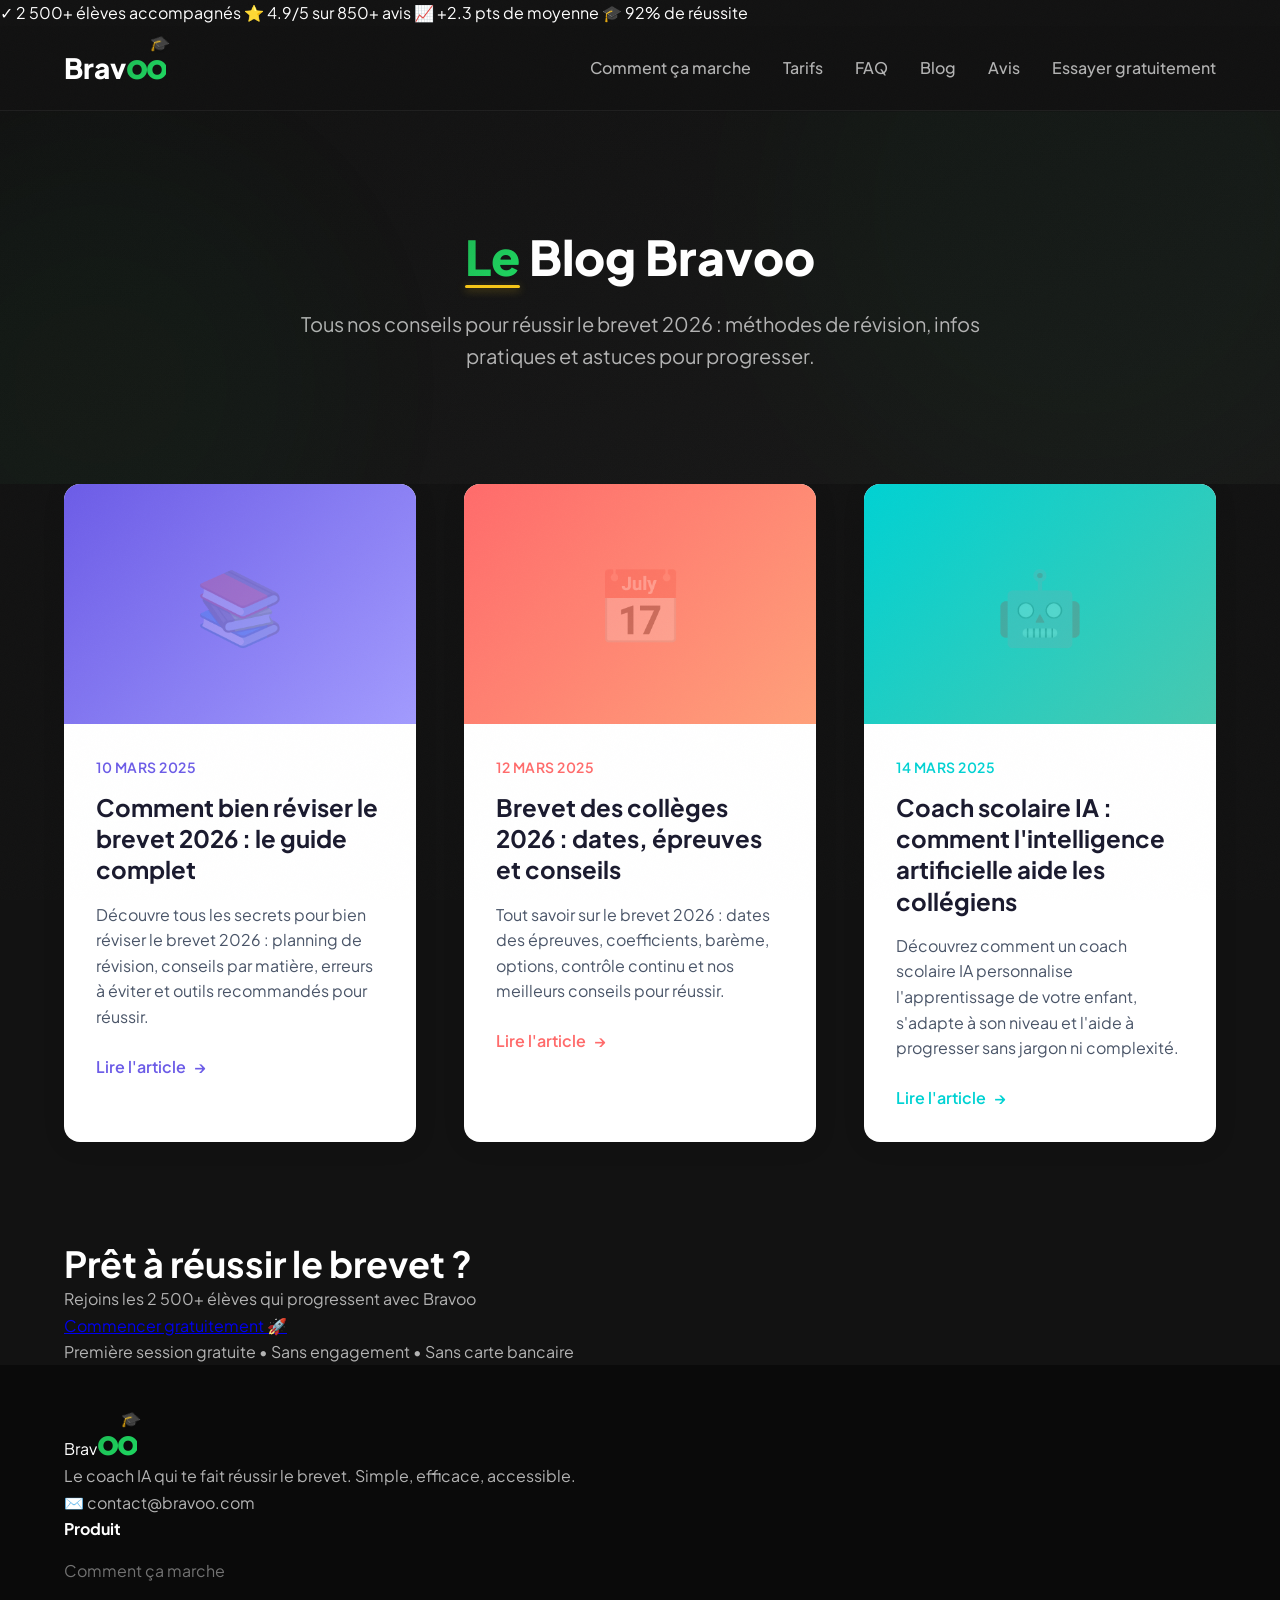
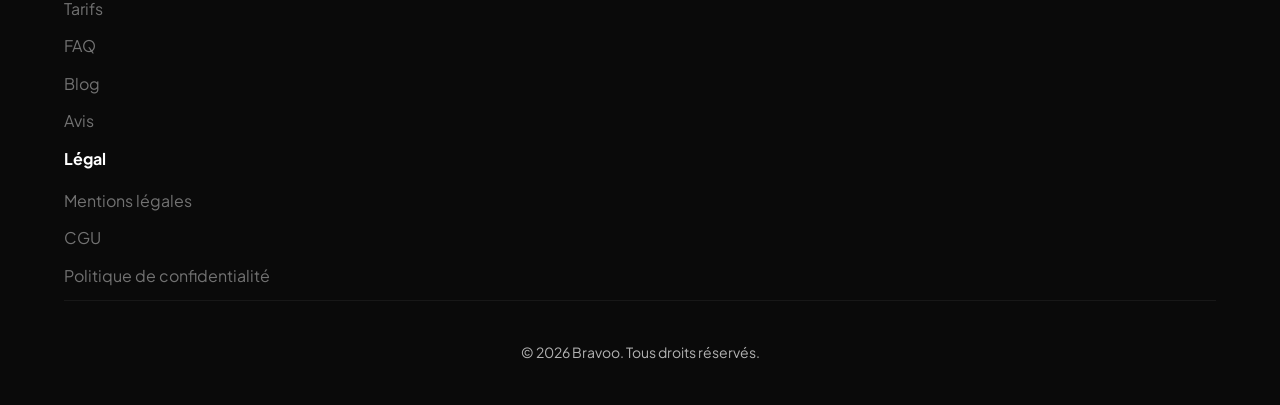
==== blog.html @ 1158c328 "Bravoo V4 — Dark mode Spotify, animations WOW, prototype app mockup" ====
<!DOCTYPE html>
<html lang="fr">
<head>
    <meta charset="UTF-8">
    <meta name="viewport" content="width=device-width, initial-scale=1.0">
    <title>Blog Bravoo - Conseils et astuces pour réussir le brevet 2026</title>
    <meta name="description" content="Tous nos articles pour réussir le brevet 2026 : conseils de révision, infos pratiques et guides complets pour les collégiens et leurs parents.">
    <link rel="preconnect" href="https://fonts.googleapis.com">
    <link rel="preconnect" href="https://fonts.gstatic.com" crossorigin>
    <link href="https://fonts.googleapis.com/css2?family=Plus+Jakarta+Sans:wght@400;500;600;700;800;900&display=swap" rel="stylesheet">
    <link rel="stylesheet" href="styles.css">
</head>
<body>
    <!-- Trust Bar Sticky -->
    <div class="trust-bar">
        <div class="trust-bar-content">
            <span class="trust-item">✓ 2 500+ élèves accompagnés</span>
            <span class="trust-item">⭐ 4.9/5 sur 850+ avis</span>
            <span class="trust-item">📈 +2.3 pts de moyenne</span>
            <span class="trust-item">🎓 92% de réussite</span>
        </div>
    </div>

    <!-- Navigation -->
    <nav class="nav">
        <div class="container">
            <div class="nav-content">
                <a href="index.html" class="logo">
                    <span class="logo-brav">Brav</span><span class="logo-oo">oo</span>
                </a>
                <div class="nav-links">
                    <a href="index.html#comment-ca-marche">Comment ça marche</a>
                    <a href="pricing.html">Tarifs</a>
                    <a href="faq.html">FAQ</a>
                    <a href="blog.html">Blog</a>
                    <a href="index.html#avis">Avis</a>
                    <a href="index.html#essai" class="btn-nav">Essayer gratuitement</a>
                </div>
            </div>
        </div>
    </nav>

    <!-- Hero Blog -->
    <section class="hero" style="padding: 120px 0 80px;">
        <div class="container">
            <div style="max-width: 720px; margin: 0 auto; text-align: center;">
                <h1 class="hero-title" style="margin-bottom: 24px;">Le Blog Bravoo</h1>
                <p class="hero-subtitle">Tous nos conseils pour réussir le brevet 2026 : méthodes de révision, infos pratiques et astuces pour progresser.</p>
            </div>
        </div>
    </section>

    <!-- Articles Grid -->
    <section style="padding: 0 0 100px;">
        <div class="container">
            <div style="display: grid; grid-template-columns: repeat(auto-fit, minmax(320px, 1fr)); gap: 48px; max-width: 1200px; margin: 0 auto;">
                
                <!-- Article 1 -->
                <article style="background: white; border-radius: 16px; overflow: hidden; box-shadow: 0 4px 24px rgba(0,0,0,0.08); transition: transform 0.3s ease, box-shadow 0.3s ease; cursor: pointer;" onmouseover="this.style.transform='translateY(-8px)'; this.style.boxShadow='0 12px 40px rgba(108,92,231,0.2)';" onmouseout="this.style.transform='translateY(0)'; this.style.boxShadow='0 4px 24px rgba(0,0,0,0.08)';" onclick="window.location.href='blog/reviser-brevet-2026.html'">
                    <div style="height: 240px; background: linear-gradient(135deg, #6C5CE7 0%, #A29BFE 100%); position: relative; overflow: hidden;">
                        <div style="position: absolute; top: 50%; left: 50%; transform: translate(-50%, -50%); font-size: 72px; opacity: 0.2;">📚</div>
                    </div>
                    <div style="padding: 32px;">
                        <p style="color: #6C5CE7; font-weight: 600; font-size: 14px; text-transform: uppercase; letter-spacing: 0.5px; margin-bottom: 12px;">10 mars 2025</p>
                        <h2 style="font-size: 24px; font-weight: 700; color: #1a1a2e; margin-bottom: 16px; line-height: 1.3;">Comment bien réviser le brevet 2026 : le guide complet</h2>
                        <p style="color: #4a5568; line-height: 1.6; margin-bottom: 24px;">Découvre tous les secrets pour bien réviser le brevet 2026 : planning de révision, conseils par matière, erreurs à éviter et outils recommandés pour réussir.</p>
                        <a href="blog/reviser-brevet-2026.html" style="color: #6C5CE7; font-weight: 600; text-decoration: none; display: inline-flex; align-items: center; transition: gap 0.3s ease;" onmouseover="this.style.gap='12px'" onmouseout="this.style.gap='8px'">
                            Lire l'article 
                            <span style="margin-left: 8px;">→</span>
                        </a>
                    </div>
                </article>

                <!-- Article 2 -->
                <article style="background: white; border-radius: 16px; overflow: hidden; box-shadow: 0 4px 24px rgba(0,0,0,0.08); transition: transform 0.3s ease, box-shadow 0.3s ease; cursor: pointer;" onmouseover="this.style.transform='translateY(-8px)'; this.style.boxShadow='0 12px 40px rgba(255,107,107,0.2)';" onmouseout="this.style.transform='translateY(0)'; this.style.boxShadow='0 4px 24px rgba(0,0,0,0.08)';" onclick="window.location.href='blog/brevet-2026-guide.html'">
                    <div style="height: 240px; background: linear-gradient(135deg, #FF6B6B 0%, #FFA07A 100%); position: relative; overflow: hidden;">
                        <div style="position: absolute; top: 50%; left: 50%; transform: translate(-50%, -50%); font-size: 72px; opacity: 0.2;">📅</div>
                    </div>
                    <div style="padding: 32px;">
                        <p style="color: #FF6B6B; font-weight: 600; font-size: 14px; text-transform: uppercase; letter-spacing: 0.5px; margin-bottom: 12px;">12 mars 2025</p>
                        <h2 style="font-size: 24px; font-weight: 700; color: #1a1a2e; margin-bottom: 16px; line-height: 1.3;">Brevet des collèges 2026 : dates, épreuves et conseils</h2>
                        <p style="color: #4a5568; line-height: 1.6; margin-bottom: 24px;">Tout savoir sur le brevet 2026 : dates des épreuves, coefficients, barème, options, contrôle continu et nos meilleurs conseils pour réussir.</p>
                        <a href="blog/brevet-2026-guide.html" style="color: #FF6B6B; font-weight: 600; text-decoration: none; display: inline-flex; align-items: center; transition: gap 0.3s ease;" onmouseover="this.style.gap='12px'" onmouseout="this.style.gap='8px'">
                            Lire l'article 
                            <span style="margin-left: 8px;">→</span>
                        </a>
                    </div>
                </article>

                <!-- Article 3 -->
                <article style="background: white; border-radius: 16px; overflow: hidden; box-shadow: 0 4px 24px rgba(0,0,0,0.08); transition: transform 0.3s ease, box-shadow 0.3s ease; cursor: pointer;" onmouseover="this.style.transform='translateY(-8px)'; this.style.boxShadow='0 12px 40px rgba(0,210,211,0.2)';" onmouseout="this.style.transform='translateY(0)'; this.style.boxShadow='0 4px 24px rgba(0,0,0,0.08)';" onclick="window.location.href='blog/coach-scolaire-ia.html'">
                    <div style="height: 240px; background: linear-gradient(135deg, #00D2D3 0%, #48C9B0 100%); position: relative; overflow: hidden;">
                        <div style="position: absolute; top: 50%; left: 50%; transform: translate(-50%, -50%); font-size: 72px; opacity: 0.2;">🤖</div>
                    </div>
                    <div style="padding: 32px;">
                        <p style="color: #00D2D3; font-weight: 600; font-size: 14px; text-transform: uppercase; letter-spacing: 0.5px; margin-bottom: 12px;">14 mars 2025</p>
                        <h2 style="font-size: 24px; font-weight: 700; color: #1a1a2e; margin-bottom: 16px; line-height: 1.3;">Coach scolaire IA : comment l'intelligence artificielle aide les collégiens</h2>
                        <p style="color: #4a5568; line-height: 1.6; margin-bottom: 24px;">Découvrez comment un coach scolaire IA personnalise l'apprentissage de votre enfant, s'adapte à son niveau et l'aide à progresser sans jargon ni complexité.</p>
                        <a href="blog/coach-scolaire-ia.html" style="color: #00D2D3; font-weight: 600; text-decoration: none; display: inline-flex; align-items: center; transition: gap 0.3s ease;" onmouseover="this.style.gap='12px'" onmouseout="this.style.gap='8px'">
                            Lire l'article 
                            <span style="margin-left: 8px;">→</span>
                        </a>
                    </div>
                </article>

            </div>
        </div>
    </section>

    <!-- CTA Section -->
    <section class="final-cta" id="essai">
        <div class="container">
            <h2 class="cta-title">Prêt à réussir le brevet ?</h2>
            <p class="cta-subtitle">Rejoins les 2 500+ élèves qui progressent avec Bravoo</p>
            <a href="index.html#essai" class="btn-cta-white">Commencer gratuitement 🚀</a>
            <p class="cta-note">Première session gratuite • Sans engagement • Sans carte bancaire</p>
        </div>
    </section>

    <!-- Footer -->
    <footer class="footer">
        <div class="container">
            <div class="footer-content">
                <div class="footer-col">
                    <a href="index.html" class="footer-logo">
                        <span class="logo-brav">Brav</span><span class="logo-oo">oo</span>
                    </a>
                    <p class="footer-desc">Le coach IA qui te fait réussir le brevet. Simple, efficace, accessible.</p>
                    <p class="footer-contact">✉️ contact@bravoo.com</p>
                </div>
                <div class="footer-col">
                    <h4 class="footer-title">Produit</h4>
                    <ul class="footer-links">
                        <li><a href="index.html#comment-ca-marche">Comment ça marche</a></li>
                        <li><a href="pricing.html">Tarifs</a></li>
                        <li><a href="faq.html">FAQ</a></li>
                        <li><a href="blog.html">Blog</a></li>
                        <li><a href="index.html#avis">Avis</a></li>
                    </ul>
                </div>
                <div class="footer-col">
                    <h4 class="footer-title">Légal</h4>
                    <ul class="footer-links">
                        <li><a href="#">Mentions légales</a></li>
                        <li><a href="#">CGU</a></li>
                        <li><a href="#">Politique de confidentialité</a></li>
                    </ul>
                </div>
            </div>
            <div class="footer-bottom">
                <p>© 2026 Bravoo. Tous droits réservés.</p>
            </div>
        </div>
    </footer>

    <script src="script.js"></script>
</body>
</html>
---- styles.css ----
/* BRAVOO V4 - NIVEAU AGENCE PREMIUM */
/* Refonte complète par Viktor — Mars 2026 */

/* ========================================
   RESET & BASE
   ======================================== */
* {
  margin: 0;
  padding: 0;
  box-sizing: border-box;
}

:root {
  /* PALETTE DARK MODE SPOTIFY */
  --primary: #1DB954;              /* Vert Spotify — CTAs, accents */
  --primary-light: #1ED760;        /* Vert clair — hover */
  --primary-dark: #169C46;         /* Vert foncé */
  
  /* Couleurs secondaires */
  --success: #1DB954;
  --accent: #F5C518;               /* Jaune doré — accents secondaires, étoiles */
  --white: #FFFFFF;
  
  /* Texte */
  --text-primary: #FFFFFF;         /* Texte principal — blanc */
  --text-secondary: #B3B3B3;      /* Texte secondaire — gris clair */
  --text-muted: #727272;           /* Texte tertiaire */
  
  /* Backgrounds */
  --bg-page: #121212;              /* Fond principal — noir Spotify */
  --bg-surface: #181818;           /* Cartes, surfaces élevées */
  --bg-surface-hover: #282828;     /* Hover sur les cartes */
  --bg-section-alt: #0A0A0A;      /* Sections alternées — noir plus profond */
  --bg-gradient-hero: linear-gradient(165deg, #121212 0%, #181818 100%);
  
  /* Typography */
  --font-family: 'Plus Jakarta Sans', -apple-system, BlinkMacSystemFont, sans-serif;
  --h1-size: 48px;
  --h1-weight: 800;
  --h2-size: 36px;
  --h2-weight: 700;
  --body-size: 16px;
  --body-weight: 400;
  
  /* Spacing */
  --section-spacing: 120px;
  
  /* Effects */
  --card-shadow: 0 4px 24px rgba(0, 0, 0, 0.3);
  --card-shadow-hover: 0 12px 48px rgba(0, 0, 0, 0.5);
  --border-subtle: rgba(255, 255, 255, 0.06);
  --border-radius-card: 16px;
  --border-radius-button: 12px;
  --border-radius-pill: 9999px;
  
  /* Grain texture */
  --grain-opacity: 0.02;
}

html {
  scroll-behavior: smooth;
}

body {
  font-family: var(--font-family);
  font-size: var(--body-size);
  font-weight: var(--body-weight);
  color: var(--text-primary);
  background: var(--bg-page);
  line-height: 1.6;
  -webkit-font-smoothing: antialiased;
  -moz-osx-font-smoothing: grayscale;
  position: relative;
}

/* Grain texture globale */
body::before {
  content: '';
  position: fixed;
  top: 0;
  left: 0;
  width: 100%;
  height: 100%;
  pointer-events: none;
  opacity: var(--grain-opacity);
  z-index: 9999;
  background-image: url("data:image/svg+xml,%3Csvg viewBox='0 0 400 400' xmlns='http://www.w3.org/2000/svg'%3E%3Cfilter id='noiseFilter'%3E%3CfeTurbulence type='fractalNoise' baseFrequency='2.5' numOctaves='4' stitchTiles='stitch'/%3E%3C/filter%3E%3Crect width='100%25' height='100%25' filter='url(%23noiseFilter)' fill='%23FFF'/%3E%3C/svg%3E");
}

.container {
  max-width: 1200px;
  margin: 0 auto;
  padding: 0 24px;
}

/* ========================================
   TYPOGRAPHY
   ======================================== */
h1 {
  font-size: var(--h1-size);
  font-weight: var(--h1-weight);
  line-height: 1.1;
  color: var(--text-primary);
}

h2 {
  font-size: var(--h2-size);
  font-weight: var(--h2-weight);
  line-height: 1.2;
  color: var(--text-primary);
}

h3 {
  font-size: 24px;
  font-weight: 700;
  line-height: 1.3;
  color: var(--text-primary);
}

p {
  color: var(--text-secondary);
  line-height: 1.7;
}

/* ========================================
   NAVIGATION
   ======================================== */
.nav {
  position: sticky;
  top: 0;
  background: rgba(18, 18, 18, 0.95);
  backdrop-filter: blur(12px);
  border-bottom: 1px solid var(--border-subtle);
  z-index: 1000;
  padding: 20px 0;
  transition: box-shadow 0.3s ease;
}

.nav-content {
  display: flex;
  justify-content: space-between;
  align-items: center;
}

.logo {
  font-size: 28px;
  font-weight: 800;
  text-decoration: none;
  color: var(--text-primary);
  transition: transform 0.2s ease;
}

.logo:hover {
  transform: scale(1.02);
}

.logo-brav {
  color: var(--text-primary);
}

.logo-oo {
  background: linear-gradient(135deg, var(--primary) 0%, var(--primary-light) 100%);
  -webkit-background-clip: text;
  -webkit-text-fill-color: transparent;
  background-clip: text;
  position: relative;
  display: inline-block;
  font-size: 34px;
  vertical-align: baseline;
  line-height: 1;
  letter-spacing: -2px;
  font-weight: 900;
}

/* Graduation cap sur le dernier "o" */
.logo-oo::after {
  content: '🎓';
  position: absolute;
  top: -14px;
  right: -2px;
  font-size: 16px;
  -webkit-text-fill-color: initial;
  transform: rotate(12deg);
  filter: drop-shadow(0 1px 2px rgba(0,0,0,0.3));
}

.nav-links {
  display: flex;
  gap: 32px;
  align-items: center;
}

.nav-links a {
  text-decoration: none;
  color: var(--text-secondary);
  font-weight: 500;
  position: relative;
  transition: color 0.3s ease;
}

/* Underline animé qui grandit depuis la gauche */
.nav-links a:not(.cta-nav)::after {
  content: '';
  position: absolute;
  bottom: -4px;
  left: 0;
  width: 0;
  height: 2px;
  background: var(--white);
  transition: width 0.3s ease;
}

.nav-links a:not(.cta-nav):hover::after {
  width: 100%;
}

.nav-links a:not(.cta-nav):hover {
  color: var(--white);
}

.cta-nav {
  background: var(--primary);
  color: var(--white) !important;
  padding: 10px 24px;
  border-radius: var(--border-radius-button);
  font-weight: 700;
  position: relative;
  overflow: hidden;
  transition: all 0.3s ease;
}

/* Hover */
.cta-nav:hover {
  background: var(--primary-light);
  transform: translateY(-2px);
  box-shadow: 0 8px 24px rgba(29, 185, 84, 0.3);
}

/* Glow pulsant subtil */
.cta-nav::before {
  content: '';
  position: absolute;
  top: 50%;
  left: 50%;
  width: 100%;
  height: 100%;
  background: radial-gradient(circle, rgba(255,255,255,0.3) 0%, transparent 70%);
  transform: translate(-50%, -50%) scale(0);
  opacity: 0;
  transition: all 0.5s ease;
}

.cta-nav:hover::before {
  transform: translate(-50%, -50%) scale(1.5);
  opacity: 1;
}

.menu-toggle {
  display: none;
  background: none;
  border: none;
  font-size: 24px;
  cursor: pointer;
  color: var(--text-primary);
}

/* ========================================
   BUTTONS
   ======================================== */
.btn {
  display: inline-block;
  padding: 16px 32px;
  border-radius: var(--border-radius-button);
  font-weight: 600;
  text-decoration: none;
  cursor: pointer;
  border: none;
  font-family: var(--font-family);
  font-size: 16px;
  position: relative;
  overflow: hidden;
  transition: all 0.3s ease;
}

.btn-primary {
  background: var(--primary);
  color: var(--white);
  font-weight: 700;
  box-shadow: 0 4px 16px rgba(29, 185, 84, 0.3);
  animation: gentleGlow 3s ease-in-out infinite;
}

/* Glow pulsant subtil pour les CTA principaux */
@keyframes gentleGlow {
  0%, 100% {
    box-shadow: 0 4px 16px rgba(29, 185, 84, 0.3);
  }
  50% {
    box-shadow: 0 4px 24px rgba(29, 185, 84, 0.4);
  }
}

.btn-primary:hover {
  background: var(--primary-light);
  transform: translateY(-4px) scale(1.02);
  box-shadow: 0 8px 32px rgba(29, 185, 84, 0.4);
}

.btn-secondary {
  background: transparent;
  color: var(--white);
  border: 2px solid var(--white);
}

.btn-secondary:hover {
  background: var(--white);
  color: var(--bg-page);
  transform: translateY(-2px);
  box-shadow: 0 8px 24px rgba(255, 255, 255, 0.2);
}

/* ========================================
   HERO SECTION
   ======================================== */
.hero {
  padding: 80px 0 var(--section-spacing);
  background: var(--bg-gradient-hero);
  overflow: hidden;
  position: relative;
}

/* Blobs/shapes décoratives animées lentement — vert à faible opacité */
.hero::before,
.hero::after {
  content: '';
  position: absolute;
  border-radius: 50%;
  background: var(--primary);
  opacity: 0.03;
  filter: blur(80px);
  pointer-events: none;
}

.hero::before {
  width: 600px;
  height: 600px;
  top: -200px;
  right: -100px;
  animation: floatBlob1 20s ease-in-out infinite;
}

.hero::after {
  width: 500px;
  height: 500px;
  bottom: -150px;
  left: -150px;
  animation: floatBlob2 25s ease-in-out infinite;
}

@keyframes floatBlob1 {
  0%, 100% {
    transform: translate(0, 0) scale(1);
  }
  33% {
    transform: translate(50px, -30px) scale(1.1);
  }
  66% {
    transform: translate(-30px, 40px) scale(0.9);
  }
}

@keyframes floatBlob2 {
  0%, 100% {
    transform: translate(0, 0) scale(1);
  }
  50% {
    transform: translate(-40px, -50px) scale(1.15);
  }
}

.hero-grid {
  display: grid;
  grid-template-columns: 1fr 1fr;
  gap: 60px;
  align-items: center;
  position: relative;
  z-index: 1;
}

.hero-content {
  max-width: 540px;
}

/* Mot-clé en gradient dans le h1 avec highlight décoratif */
.hero h1 {
  margin-bottom: 24px;
  position: relative;
  display: inline-block;
}

/* Animation mot par mot pour le titre hero */
.hero h1 .word {
  display: inline-block;
  opacity: 0;
  transform: translateY(20px);
  animation: wordReveal 0.6s cubic-bezier(0.25, 0.46, 0.45, 0.94) forwards;
}

.hero h1 .word.highlight {
  position: relative;
  background: linear-gradient(135deg, var(--primary), var(--primary-light));
  -webkit-background-clip: text;
  -webkit-text-fill-color: transparent;
  background-clip: text;
}

/* Soulignement décoratif qui se DESSINE sous "Réussis" */
.hero h1 .word.highlight::after {
  content: '';
  position: absolute;
  bottom: -4px;
  left: 0;
  width: 0;
  height: 3px;
  background: var(--accent);
  border-radius: 2px;
  box-shadow: 0 2px 8px rgba(245, 197, 24, 0.4);
  animation: underlineDraw 0.8s 0.6s cubic-bezier(0.25, 0.46, 0.45, 0.94) forwards;
}

@keyframes wordReveal {
  to {
    opacity: 1;
    transform: translateY(0);
  }
}

@keyframes underlineDraw {
  to {
    width: 100%;
  }
}

.hero-subtitle {
  font-size: 20px;
  color: var(--text-secondary);
  margin-bottom: 32px;
  line-height: 1.6;
  opacity: 0;
  animation: fadeInUp 0.8s 0.6s cubic-bezier(0.25, 0.46, 0.45, 0.94) forwards;
}

@keyframes fadeInUp {
  from {
    opacity: 0;
    transform: translateY(20px);
  }
  to {
    opacity: 1;
    transform: translateY(0);
  }
}

.hero-ctas {
  display: flex;
  gap: 16px;
  margin-bottom: 24px;
  opacity: 0;
  animation: ctaEntrance 0.8s 0.9s cubic-bezier(0.68, -0.55, 0.27, 1.55) forwards;
}

@keyframes ctaEntrance {
  from {
    opacity: 0;
    transform: scale(0.8);
  }
  to {
    opacity: 1;
    transform: scale(1);
  }
}

/* Vibration subtile au load pour attirer l'attention */
.hero-ctas .btn-primary {
  animation: ctaEntrance 0.8s 0.9s cubic-bezier(0.68, -0.55, 0.27, 1.55) forwards,
             vibrate 0.3s 1.8s ease-in-out;
}

@keyframes vibrate {
  0%, 100% { transform: translateX(0); }
  25% { transform: translateX(-2px); }
  75% { transform: translateX(2px); }
}

.trust-badges {
  display: flex;
  gap: 20px;
  margin-bottom: 32px;
  font-size: 14px;
  color: var(--text-secondary);
  opacity: 0;
  animation: fadeIn 0.8s 0.75s cubic-bezier(0.25, 0.46, 0.45, 0.94) forwards;
}

@keyframes fadeIn {
  to {
    opacity: 1;
  }
}

.trust-badges span {
  display: flex;
  align-items: center;
  gap: 6px;
}

.hero-stats {
  display: flex;
  gap: 32px;
  padding-top: 32px;
  border-top: 1px solid var(--border-subtle);
  opacity: 0;
  animation: fadeInUp 0.8s 1.2s cubic-bezier(0.25, 0.46, 0.45, 0.94) forwards;
}

.stat-item {
  display: flex;
  flex-direction: column;
}

.stat-number {
  font-size: 28px;
  font-weight: 800;
  color: var(--text-primary);
  line-height: 1;
  margin-bottom: 4px;
}

.stat-label {
  font-size: 13px;
  color: var(--text-secondary);
}

/* ========================================
   MOCKUP iPHONE 3D (LE HÉROS)
   ======================================== */
.phone-3d-container {
  perspective: 1200px;
  display: flex;
  justify-content: center;
  align-items: center;
  opacity: 0;
  animation: phoneSlideIn 1s 0.5s cubic-bezier(0.25, 0.46, 0.45, 0.94) forwards;
}

@keyframes phoneSlideIn {
  from {
    opacity: 0;
    transform: translateX(100px);
  }
  to {
    opacity: 1;
    transform: translateX(0);
  }
}

.phone-3d {
  width: 280px;
  height: 580px;
  background: linear-gradient(145deg, #1E2230 0%, #1C1F2E 100%);
  border-radius: 48px;
  padding: 12px;
  position: relative;
  transform: rotateY(-12deg) rotateX(3deg);
  box-shadow: 
    30px 40px 80px rgba(0, 0, 0, 0.25),
    15px 20px 40px rgba(5, 150, 105, 0.15),
    0 0 0 1px rgba(255, 255, 255, 0.1) inset;
  transition: transform 0.5s ease, box-shadow 0.5s ease;
  
  /* FLOTTEMENT PERMANENT */
  animation: phoneFloat 6s ease-in-out infinite;
}

/* Animation de flottement permanent avec ombre qui bouge */
@keyframes phoneFloat {
  0%, 100% {
    transform: rotateY(-12deg) rotateX(3deg) translateY(-8px);
    box-shadow: 
      30px 48px 90px rgba(0, 0, 0, 0.3),
      15px 24px 50px rgba(5, 150, 105, 0.18),
      0 0 0 1px rgba(255, 255, 255, 0.1) inset;
  }
  50% {
    transform: rotateY(-12deg) rotateX(3deg) translateY(8px);
    box-shadow: 
      30px 35px 70px rgba(0, 0, 0, 0.2),
      15px 18px 35px rgba(5, 150, 105, 0.12),
      0 0 0 1px rgba(255, 255, 255, 0.1) inset;
  }
}

/* Reflet brillant en haut du phone */
.phone-3d::before {
  content: '';
  position: absolute;
  top: 0;
  left: 50%;
  transform: translateX(-50%);
  width: 80%;
  height: 40%;
  background: linear-gradient(180deg, rgba(255,255,255,0.15) 0%, transparent 100%);
  border-radius: 48px 48px 0 0;
  pointer-events: none;
  z-index: 2;
}

.phone-3d:hover {
  transform: rotateY(-8deg) rotateX(2deg) scale(1.02);
}

.phone-screen {
  width: 100%;
  height: 100%;
  border-radius: 38px;
  overflow: hidden;
  background: linear-gradient(
    165deg,
    #FFE5D9 0%,
    #FFF5E1 25%,
    #E8F4F8 50%,
    #FFF0F5 75%,
    #FFE8CC 100%
  );
  background-size: 400% 400%;
  animation: gradientShift 12s ease infinite;
  position: relative;
  padding: 20px 16px;
}

/* Gradient pastel animé qui shift colors lentement */
@keyframes gradientShift {
  0%, 100% {
    background-position: 0% 50%;
  }
  50% {
    background-position: 100% 50%;
  }
}

/* Reflet de lumière qui se déplace lentement sur l'écran */
.phone-screen::before {
  content: '';
  position: absolute;
  top: -50%;
  left: -50%;
  width: 200%;
  height: 200%;
  background: linear-gradient(
    45deg,
    transparent 30%,
    rgba(255, 255, 255, 0.15) 50%,
    transparent 70%
  );
  animation: lightSweep 8s ease-in-out infinite;
  pointer-events: none;
  z-index: 10;
}

@keyframes lightSweep {
  0%, 100% {
    transform: translate(-100%, -100%);
  }
  50% {
    transform: translate(50%, 50%);
  }
}

.dynamic-island {
  width: 120px;
  height: 30px;
  background: #000;
  border-radius: 20px;
  margin: 0 auto 20px;
  box-shadow: 0 2px 8px rgba(0, 0, 0, 0.3);
}

.phone-content {
  display: flex;
  flex-direction: column;
  gap: 16px;
  position: relative;
  z-index: 5;
}

/* ========================================
   PRESS LOGOS
   ======================================== */
.press-section {
  padding: 40px 0;
  background: var(--bg-section-alt);
  border-bottom: 1px solid var(--border-subtle);
  overflow: hidden;
}

.press-label {
  text-align: center;
  font-size: 13px;
  color: var(--text-secondary);
  margin-bottom: 24px;
  text-transform: uppercase;
  letter-spacing: 1px;
  font-weight: 600;
}

.press-logos {
  display: flex;
  gap: 64px;
  animation: marqueeScroll 30s linear infinite;
  width: max-content;
}

/* Marquee CSS infini */
@keyframes marqueeScroll {
  0% {
    transform: translateX(0);
  }
  100% {
    transform: translateX(-50%);
  }
}

/* Styles typographiques différents pour simuler des logos */
.press-logo {
  font-size: 18px;
  font-weight: 700;
  color: #9CA3AF;
  opacity: 0.75;
  white-space: nowrap;
  transition: opacity 0.3s ease;
}

.press-logo:hover {
  opacity: 1;
}

.press-logo:nth-child(1) {
  font-family: 'Georgia', serif;
  font-style: italic;
  font-size: 20px;
}

.press-logo:nth-child(2) {
  font-weight: 900;
  text-transform: uppercase;
  letter-spacing: 1px;
  font-size: 16px;
}

.press-logo:nth-child(3) {
  font-family: 'Courier New', monospace;
  font-weight: 700;
  font-size: 17px;
}

.press-logo:nth-child(4) {
  font-weight: 600;
  font-size: 18px;
}

.press-logo:nth-child(5) {
  font-family: 'Georgia', serif;
  font-weight: 600;
  font-size: 17px;
}

/* ========================================
   MARQUEE/TICKER - BANDEAU DÉFILANT
   ======================================== */
.ticker-section {
  background: var(--primary);
  padding: 20px 0;
  overflow: hidden;
  position: relative;
}

.ticker-section::before {
  content: '';
  position: absolute;
  top: 0;
  left: 0;
  width: 100%;
  height: 100%;
  background-image: radial-gradient(circle, rgba(255, 255, 255, 0.05) 1px, transparent 1px);
  background-size: 20px 20px;
  pointer-events: none;
}

.ticker-content {
  display: flex;
  gap: 80px;
  animation: tickerScroll 30s linear infinite;
  width: max-content;
}

@keyframes tickerScroll {
  0% {
    transform: translateX(0);
  }
  100% {
    transform: translateX(-50%);
  }
}

.ticker-item {
  font-size: 16px;
  font-weight: 700;
  color: var(--white);
  text-transform: uppercase;
  letter-spacing: 2px;
  white-space: nowrap;
  display: flex;
  align-items: center;
  gap: 12px;
}

.ticker-item::before {
  content: '★';
  color: var(--accent);
  font-size: 20px;
}

/* ========================================
   CATALOGUE SECTION
   ======================================== */
.catalogue-section {
  padding: var(--section-spacing) 0;
  background: var(--bg-page);
}

.section-header {
  text-align: center;
  max-width: 700px;
  margin: 0 auto 60px;
}

.section-header h2 {
  margin-bottom: 16px;
}

.section-header p {
  font-size: 18px;
}

.catalogue-grid {
  display: grid;
  grid-template-columns: repeat(4, 1fr);
  gap: 24px;
}

.catalogue-card {
  background: var(--bg-surface);
  border: 1px solid var(--border-subtle);
  border-radius: var(--border-radius-card);
  padding: 32px 24px;
  text-align: center;
  box-shadow: var(--card-shadow);
  transition: all 0.4s cubic-bezier(0.25, 0.46, 0.45, 0.94);
  cursor: pointer;
  position: relative;
}

.catalogue-card::before {
  content: '';
  position: absolute;
  top: 0;
  left: 0;
  width: 3px;
  height: 0;
  background: var(--primary);
  border-radius: 16px 0 0 16px;
  transition: height 0.4s ease;
}

.catalogue-card:hover::before {
  height: 100%;
}

.catalogue-card:hover {
  background: var(--bg-surface-hover);
  transform: translateY(-4px);
  box-shadow: var(--card-shadow-hover);
  border-color: var(--border-subtle);
}

.catalogue-icon {
  font-size: 48px;
  margin-bottom: 16px;
  transition: transform 0.4s ease;
  color: var(--primary);
}

.catalogue-icon svg {
  width: 40px;
  height: 40px;
}

.catalogue-card:hover .catalogue-icon {
  transform: scale(1.1) rotate(-5deg);
}

.catalogue-card h3 {
  font-size: 20px;
  margin-bottom: 8px;
}

.catalogue-card p {
  font-size: 14px;
  margin-bottom: 12px;
}

.catalogue-badge {
  display: inline-block;
  background: rgba(29, 185, 84, 0.1);
  color: var(--primary);
  font-size: 12px;
  font-weight: 600;
  padding: 4px 12px;
  border-radius: var(--border-radius-pill);
}

/* ========================================
   HOW IT WORKS
   ======================================== */
.how-section {
  padding: var(--section-spacing) 0;
  background: var(--bg-section-alt);
}

.steps-container {
  display: grid;
  grid-template-columns: repeat(4, 1fr);
  gap: 40px;
  margin-top: 60px;
  position: relative;
}

.steps-container::before {
  content: '';
  position: absolute;
  top: 30px;
  left: 10%;
  right: 10%;
  height: 2px;
  background: var(--border-subtle);
  z-index: 0;
}

.step-card {
  position: relative;
  z-index: 1;
  text-align: center;
}

.step-number {
  width: 60px;
  height: 60px;
  border-radius: 50%;
  background: var(--bg-surface);
  border: 2px solid var(--border-subtle);
  color: var(--text-primary);
  font-size: 24px;
  font-weight: 800;
  display: flex;
  align-items: center;
  justify-content: center;
  margin: 0 auto 20px;
  box-shadow: var(--card-shadow);
  transition: transform 0.3s ease, border-color 0.3s ease;
}

.step-card:hover .step-number {
  transform: scale(1.1);
  border-color: var(--primary);
}

.step-card h3 {
  font-size: 18px;
  margin-bottom: 12px;
}

.step-card p {
  font-size: 14px;
}

/* ========================================
   APP IN ACTION
   ======================================== */
.app-action-section {
  padding: var(--section-spacing) 0;
  background: var(--bg-page);
}

.mockups-row {
  display: flex;
  justify-content: center;
  gap: 40px;
  margin-top: 60px;
}

.phone-mini {
  width: 200px;
  height: 420px;
  background: linear-gradient(145deg, #1E2230 0%, #1C1F2E 100%);
  border-radius: 36px;
  padding: 10px;
  box-shadow: 20px 30px 60px rgba(0, 0, 0, 0.2);
  transition: transform 0.3s ease;
}

.phone-mini:hover {
  transform: translateY(-8px);
}

.phone-mini-screen {
  width: 100%;
  height: 100%;
  border-radius: 28px;
  overflow: hidden;
  background: #FFFFFF;
  display: flex;
  align-items: center;
  justify-content: center;
  font-size: 12px;
  color: #6B7280;
  padding: 16px;
  text-align: center;
}

/* ========================================
   FEATURES
   ======================================== */
.features-section {
  padding: var(--section-spacing) 0;
  background: var(--bg-section-alt);
}

.features-grid {
  display: grid;
  grid-template-columns: repeat(3, 1fr);
  gap: 32px;
  margin-top: 60px;
}

.feature-card {
  background: var(--bg-surface);
  border: 1px solid var(--border-subtle);
  border-radius: var(--border-radius-card);
  padding: 40px 32px;
  text-align: center;
  transition: all 0.4s ease;
}

.feature-card:hover {
  background: var(--bg-surface-hover);
  box-shadow: var(--card-shadow-hover);
  transform: translateY(-6px);
  border-color: var(--border-subtle);
}

.feature-icon {
  font-size: 48px;
  margin-bottom: 20px;
  transition: transform 0.3s ease;
  color: var(--primary);
}

.feature-icon svg {
  width: 36px;
  height: 36px;
}

.feature-card:hover .feature-icon {
  transform: scale(1.15) rotate(-8deg);
}

.feature-card h3 {
  font-size: 20px;
  margin-bottom: 12px;
}

.feature-card p {
  font-size: 15px;
}

/* ========================================
   TESTIMONIALS
   ======================================== */
.testimonials-section {
  padding: var(--section-spacing) 0;
  background: var(--bg-page);
}

.testimonials-banner {
  text-align: center;
  margin-bottom: 48px;
  padding: 32px;
  background: var(--bg-surface);
  border-radius: var(--border-radius-card);
  border: 1px solid var(--border-subtle);
}

.testimonials-banner h2 {
  font-size: 32px;
  margin-bottom: 12px;
  color: var(--text-primary);
}

.testimonials-banner p {
  font-size: 18px;
  color: var(--text-secondary);
  font-weight: 500;
}

.testimonials-grid {
  display: grid;
  grid-template-columns: repeat(2, 1fr);
  gap: 24px;
}

.testimonial-card {
  background: var(--bg-surface);
  border: 1px solid var(--border-subtle);
  border-radius: var(--border-radius-card);
  padding: 32px;
  box-shadow: var(--card-shadow);
  transition: all 0.3s ease;
  position: relative;
}

.testimonial-card::before {
  content: '';
  position: absolute;
  top: 0;
  left: 0;
  width: 0;
  height: 100%;
  background: var(--primary);
  border-radius: var(--border-radius-card) 0 0 var(--border-radius-card);
  transition: width 0.3s ease;
}

.testimonial-card:hover::before {
  width: 4px;
}

.testimonial-card:hover {
  background: var(--bg-surface-hover);
  transform: translateY(-4px);
  box-shadow: var(--card-shadow-hover);
}

.stars {
  color: var(--accent);
  font-size: 18px;
  margin-bottom: 16px;
  position: relative;
  z-index: 1;
}

.testimonial-text {
  font-size: 15px;
  color: var(--text-primary);
  line-height: 1.7;
  margin-bottom: 20px;
  position: relative;
  z-index: 1;
  padding-left: 28px;
}

.testimonial-text::before {
  content: '«';
  position: absolute;
  left: 0;
  top: -8px;
  font-size: 48px;
  font-weight: 700;
  color: var(--text-muted);
  opacity: 0.25;
  line-height: 1;
}

.testimonial-author {
  display: flex;
  justify-content: space-between;
  align-items: center;
  position: relative;
  z-index: 1;
}

.author-info {
  display: flex;
  flex-direction: column;
}

.author-name {
  font-weight: 700;
  color: var(--text-primary);
  font-size: 15px;
}

.author-context {
  font-size: 13px;
  color: var(--text-secondary);
  margin-top: 2px;
}

.verified-badge {
  background: var(--primary);
  color: var(--white);
  font-size: 11px;
  font-weight: 600;
  padding: 4px 10px;
  border-radius: var(--border-radius-pill);
  display: flex;
  align-items: center;
  gap: 4px;
}

/* ========================================
   STATS SECTION
   ======================================== */
.stats-section {
  padding: 80px 0;
  background: var(--bg-section-alt);
  color: var(--white);
  position: relative;
  overflow: hidden;
}

/* Pattern overlay (dots) */
.stats-section::before {
  content: '';
  position: absolute;
  top: 0;
  left: 0;
  width: 100%;
  height: 100%;
  background-image: radial-gradient(circle, rgba(255, 255, 255, 0.03) 1px, transparent 1px);
  background-size: 20px 20px;
  pointer-events: none;
}

.stats-grid {
  display: grid;
  grid-template-columns: repeat(4, 1fr);
  gap: 40px;
  text-align: center;
  position: relative;
  z-index: 1;
}

.stats-item {
  opacity: 0;
  transform: translateY(20px);
  transition: opacity 0.8s cubic-bezier(0.25, 0.46, 0.45, 0.94),
              transform 0.8s cubic-bezier(0.25, 0.46, 0.45, 0.94);
}

.stats-item.visible {
  opacity: 1;
  transform: translateY(0);
}

.stats-item h3 {
  font-size: 48px;
  font-weight: 800;
  color: var(--white);
  margin-bottom: 8px;
  text-shadow: none;
}

.stats-item p {
  font-size: 16px;
  color: var(--text-secondary);
}

/* ========================================
   PRICING
   ======================================== */
.pricing-section {
  padding: var(--section-spacing) 0;
  background: var(--bg-page);
}

.pricing-card {
  max-width: 500px;
  margin: 60px auto 0;
  background: var(--bg-surface);
  border: 1px solid var(--border-subtle);
  border-radius: var(--border-radius-card);
  padding: 48px;
  text-align: center;
  box-shadow: var(--card-shadow);
  transition: all 0.3s ease;
}

.pricing-card:hover {
  background: var(--bg-surface-hover);
  box-shadow: var(--card-shadow-hover);
  transform: translateY(-6px);
}

.price-tag {
  font-size: 56px;
  font-weight: 800;
  color: var(--primary);
  margin-bottom: 8px;
}

.price-period {
  font-size: 18px;
  color: var(--text-secondary);
  margin-bottom: 24px;
}

.price-features {
  list-style: none;
  margin: 32px 0;
  text-align: left;
}

.price-features li {
  padding: 12px 0;
  border-bottom: 1px solid var(--border-subtle);
  display: flex;
  align-items: center;
  gap: 12px;
}

.price-features li::before {
  content: '✓';
  color: var(--primary);
  font-weight: 800;
  font-size: 18px;
}

.guarantee {
  margin-top: 24px;
  font-size: 14px;
  color: var(--text-secondary);
}

/* ========================================
   CTA FINAL
   ======================================== */
.final-cta-section {
  padding: var(--section-spacing) 0;
  background: var(--bg-section-alt);
  text-align: center;
}

.final-cta-section h2 {
  margin-bottom: 24px;
}

.final-cta-section p {
  font-size: 18px;
  margin-bottom: 40px;
}

/* ========================================
   FOOTER
   ======================================== */
.footer {
  padding: 60px 0 40px;
  background: var(--bg-section-alt);
  color: var(--text-muted);
}

.footer-grid {
  display: grid;
  grid-template-columns: 2fr 1fr 1fr 1fr;
  gap: 60px;
  margin-bottom: 40px;
}

.footer-brand p {
  margin: 16px 0;
  line-height: 1.7;
}

.footer-col h4 {
  color: var(--white);
  font-size: 16px;
  font-weight: 700;
  margin-bottom: 16px;
}

.footer-col ul {
  list-style: none;
}

.footer-col ul li {
  margin-bottom: 12px;
}

.footer-col a {
  color: var(--text-muted);
  text-decoration: none;
  transition: color 0.2s;
}

.footer-col a:hover {
  color: var(--white);
}

.footer-bottom {
  padding-top: 40px;
  border-top: 1px solid var(--border-subtle);
  text-align: center;
  font-size: 14px;
}

.footer .logo-brav {
  color: var(--white);
}

.hero-compact {
  padding: 60px 0;
}

.pricing-compact {
  padding-top: 0;
}

/* ========================================
   ANIMATIONS SCROLL
   ======================================== */
.fade-in {
  opacity: 0;
  transform: translateY(30px);
  transition: opacity 0.6s cubic-bezier(0.25, 0.46, 0.45, 0.94), 
              transform 0.6s cubic-bezier(0.25, 0.46, 0.45, 0.94);
}

.fade-in.visible {
  opacity: 1;
  transform: translateY(0);
}

/* Section headers : h2 depuis la gauche, p depuis le bas */
.section-header h2 {
  opacity: 0;
  transform: translateX(-40px);
  transition: opacity 0.8s cubic-bezier(0.25, 0.46, 0.45, 0.94), 
              transform 0.8s cubic-bezier(0.25, 0.46, 0.45, 0.94);
}

.section-header.visible h2 {
  opacity: 1;
  transform: translateX(0);
}

.section-header p {
  opacity: 0;
  transform: translateY(20px);
  transition: opacity 0.8s 0.2s cubic-bezier(0.25, 0.46, 0.45, 0.94), 
              transform 0.8s 0.2s cubic-bezier(0.25, 0.46, 0.45, 0.94);
}

.section-header.visible p {
  opacity: 1;
  transform: translateY(0);
}

/* Catalogue cards : depuis le bas avec scale */
.catalogue-card {
  opacity: 0;
  transform: translateY(30px) scale(0.95);
  transition: opacity 0.6s cubic-bezier(0.25, 0.46, 0.45, 0.94),
              transform 0.6s cubic-bezier(0.25, 0.46, 0.45, 0.94);
}

.catalogue-card.visible {
  opacity: 1;
  transform: translateY(0) scale(1);
}

/* Feature cards : alternent gauche/droite */
.feature-card {
  opacity: 0;
  transition: opacity 0.8s cubic-bezier(0.25, 0.46, 0.45, 0.94),
              transform 0.8s cubic-bezier(0.25, 0.46, 0.45, 0.94),
              background 0.3s ease,
              box-shadow 0.3s ease,
              border-color 0.3s ease;
}

.feature-card:nth-child(odd) {
  transform: translateX(-40px);
}

.feature-card:nth-child(even) {
  transform: translateX(40px);
}

.feature-card.visible {
  opacity: 1;
  transform: translateX(0);
}

/* Testimonial cards : fade-in + scale */
.testimonial-card {
  opacity: 0;
  transform: scale(0.95);
  transition: opacity 0.6s cubic-bezier(0.25, 0.46, 0.45, 0.94),
              transform 0.6s cubic-bezier(0.25, 0.46, 0.45, 0.94);
}

.testimonial-card.visible {
  opacity: 1;
  transform: scale(1);
}

/* Step cards */
.step-card {
  opacity: 0;
  transform: translateY(30px);
  transition: opacity 0.6s cubic-bezier(0.25, 0.46, 0.45, 0.94),
              transform 0.6s cubic-bezier(0.25, 0.46, 0.45, 0.94);
}

.step-card.visible {
  opacity: 1;
  transform: translateY(0);
}

/* ========================================
   RESPONSIVE - 4 BREAKPOINTS
   ======================================== */

/* Grand desktop (>1024px) : déjà défini par défaut */

/* Petit desktop (768px - 1024px) */
@media (max-width: 1024px) {
  :root {
    --h1-size: 40px;
    --h2-size: 32px;
    --section-spacing: 80px;
  }

  .container {
    padding: 0 20px;
  }

  .hero-grid {
    gap: 40px;
  }

  .catalogue-grid {
    grid-template-columns: repeat(3, 1fr);
  }

  .features-grid {
    grid-template-columns: repeat(2, 1fr);
  }

  .stats-grid {
    grid-template-columns: repeat(2, 1fr);
    gap: 32px;
  }

  .footer-grid {
    grid-template-columns: 1fr 1fr;
    gap: 40px;
  }
}

/* Tablette (480px - 768px) */
@media (max-width: 768px) {
  :root {
    --h1-size: 32px;
    --h2-size: 28px;
    --section-spacing: 60px;
  }

  .nav-links {
    display: none;
  }

  .nav-links.active {
    display: flex;
    flex-direction: column;
    position: absolute;
    top: 100%;
    left: 0;
    right: 0;
    background: var(--bg-surface);
    padding: 20px;
    box-shadow: var(--card-shadow-hover);
  }

  .menu-toggle {
    display: block;
  }

  .hero-grid {
    grid-template-columns: 1fr;
    gap: 40px;
  }

  .hero-content {
    text-align: center;
    max-width: 100%;
  }

  .hero-ctas {
    justify-content: center;
    flex-direction: column;
  }

  .trust-badges {
    justify-content: center;
    flex-wrap: wrap;
  }

  .hero-stats {
    justify-content: center;
    flex-wrap: wrap;
  }

  .phone-3d-container {
    order: -1;
  }

  .catalogue-grid {
    grid-template-columns: repeat(2, 1fr);
  }

  .steps-container {
    grid-template-columns: 1fr;
    gap: 32px;
  }

  .steps-container::before {
    display: none;
  }

  .mockups-row {
    flex-direction: column;
    align-items: center;
  }

  .features-grid {
    grid-template-columns: 1fr;
  }

  .testimonials-grid {
    grid-template-columns: 1fr;
  }

  .stats-grid {
    grid-template-columns: 1fr;
    gap: 24px;
  }

  .footer-grid {
    grid-template-columns: 1fr;
    gap: 32px;
  }
}

/* Mobile (<480px) */
@media (max-width: 480px) {
  :root {
    --h1-size: 28px;
    --h2-size: 24px;
    --body-size: 15px;
    --section-spacing: 48px;
  }

  .container {
    padding: 0 16px;
  }

  .btn {
    width: 100%;
    text-align: center;
  }

  .catalogue-grid {
    grid-template-columns: 1fr;
  }

  .phone-3d {
    width: 240px;
    height: 500px;
  }

  .pricing-card {
    padding: 32px 24px;
  }

  .price-tag {
    font-size: 42px;
  }

  .stats-item h3 {
    font-size: 36px;
  }
  
  /* Réduire les animations lourdes sur mobile */
  .phone-3d {
    animation: phoneFloatMobile 8s ease-in-out infinite;
  }
  
  @keyframes phoneFloatMobile {
    0%, 100% {
      transform: rotateY(-8deg) rotateX(2deg) translateY(-4px);
    }
    50% {
      transform: rotateY(-8deg) rotateX(2deg) translateY(4px);
    }
  }
  
  .hero::before,
  .hero::after {
    display: none;
  }
}

/* Respect prefers-reduced-motion */
@media (prefers-reduced-motion: reduce) {
  *,
  *::before,
  *::after {
    animation-duration: 0.01ms !important;
    animation-iteration-count: 1 !important;
    transition-duration: 0.01ms !important;
  }
  
  .phone-3d {
    animation: none;
  }
  
  .ticker-content {
    animation: none;
  }
  
  .press-logos {
    animation: none;
  }
}
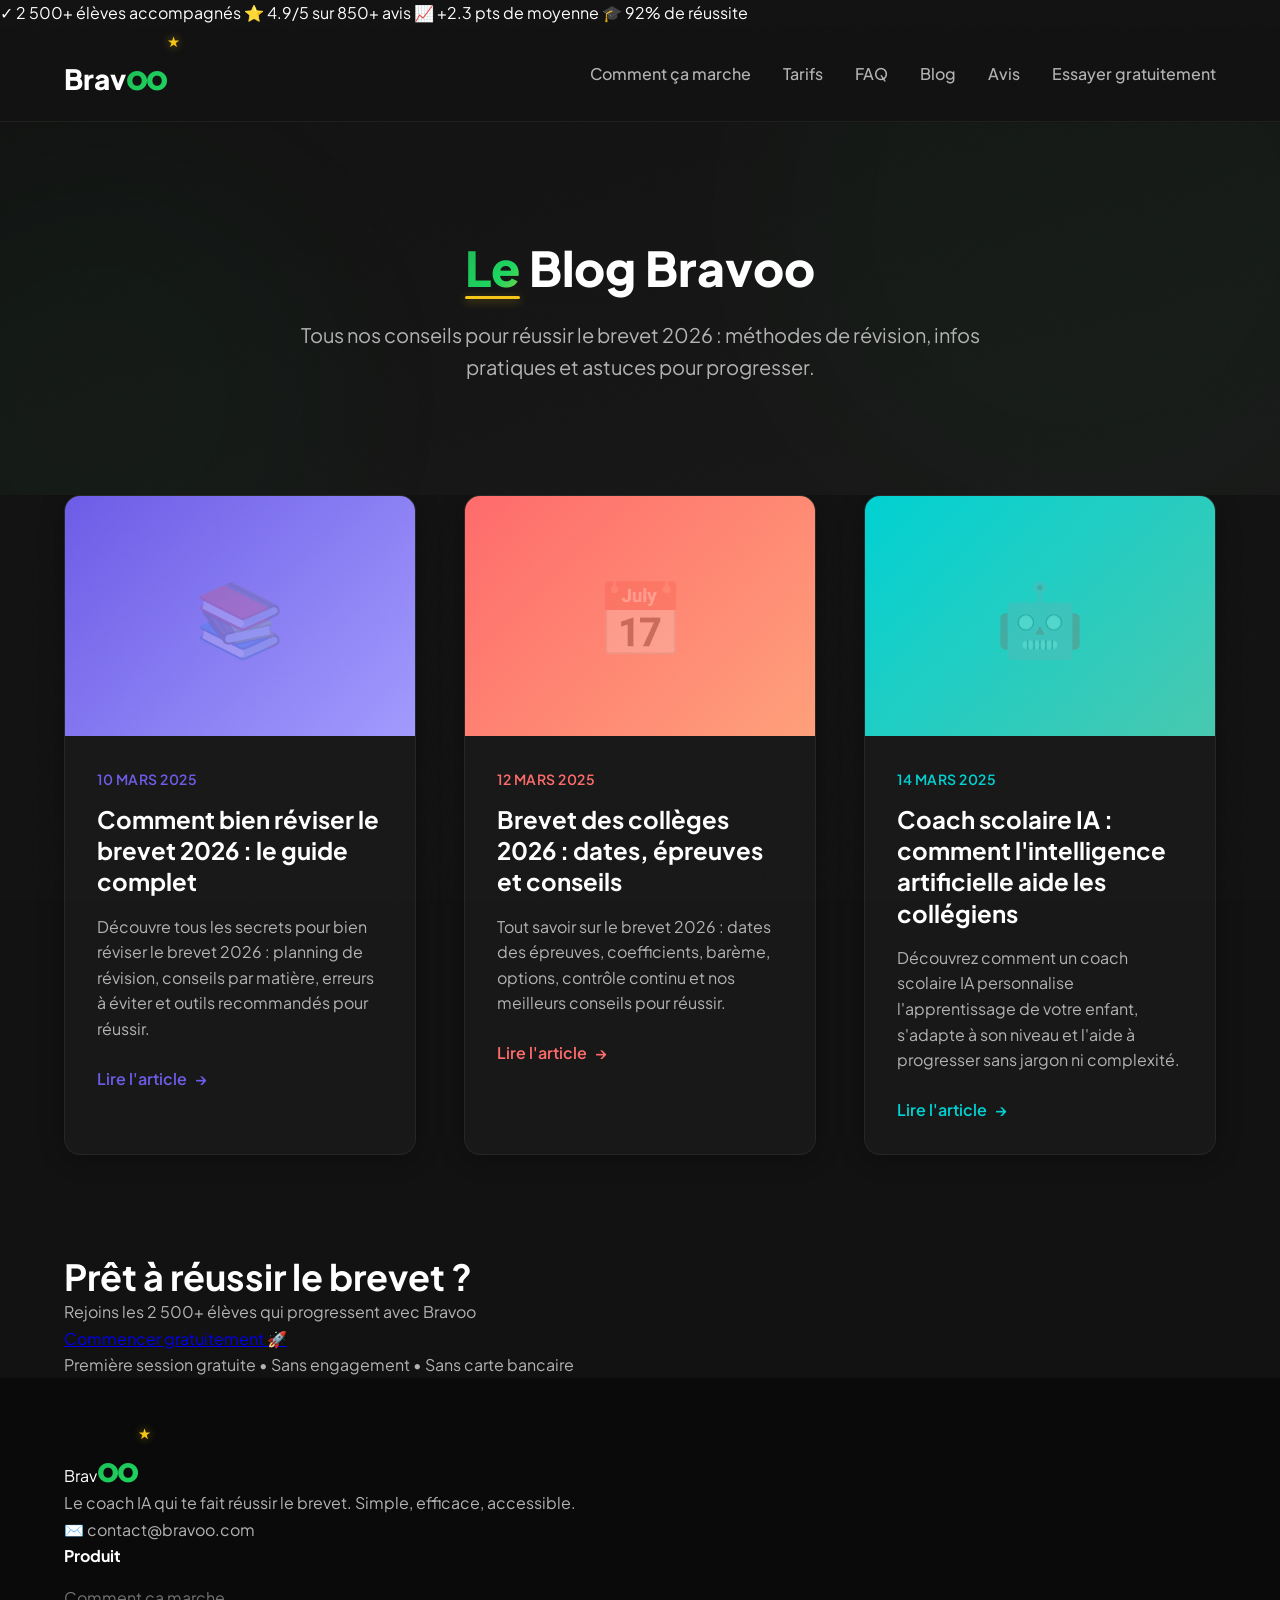
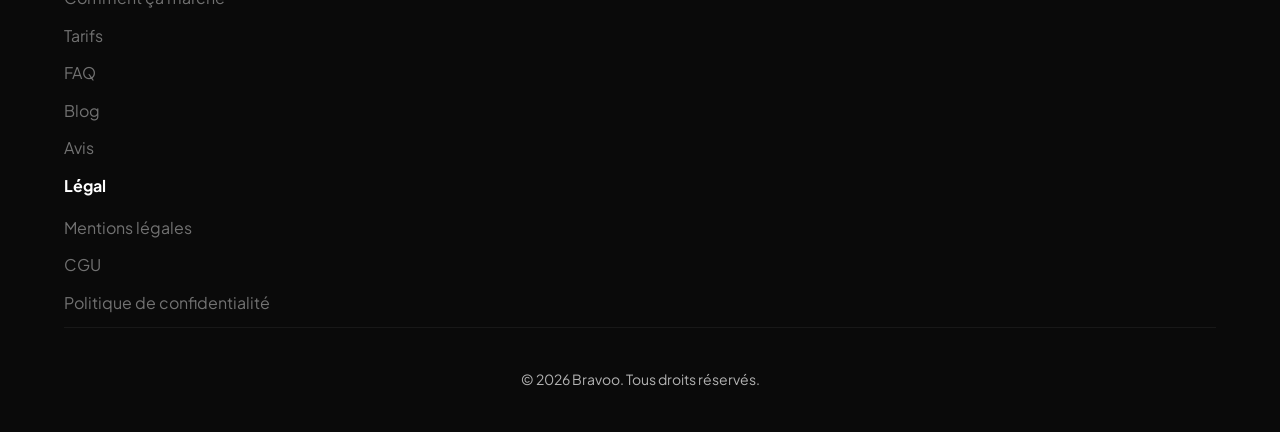
==== commit c875241c: "V4 final: dark Spotify, mockup app dark, shimmer, particles, 3D hover, scroll bar, glow" ====
--- a/blog.html
+++ b/blog.html
@@ -56,14 +56,14 @@
             <div style="display: grid; grid-template-columns: repeat(auto-fit, minmax(320px, 1fr)); gap: 48px; max-width: 1200px; margin: 0 auto;">
                 
                 <!-- Article 1 -->
-                <article style="background: white; border-radius: 16px; overflow: hidden; box-shadow: 0 4px 24px rgba(0,0,0,0.08); transition: transform 0.3s ease, box-shadow 0.3s ease; cursor: pointer;" onmouseover="this.style.transform='translateY(-8px)'; this.style.boxShadow='0 12px 40px rgba(108,92,231,0.2)';" onmouseout="this.style.transform='translateY(0)'; this.style.boxShadow='0 4px 24px rgba(0,0,0,0.08)';" onclick="window.location.href='blog/reviser-brevet-2026.html'">
+                <article style="background: #181818; border: 1px solid rgba(255,255,255,0.06); border-radius: 16px; overflow: hidden; box-shadow: 0 4px 24px rgba(0,0,0,0.3); transition: transform 0.3s ease, box-shadow 0.3s ease; cursor: pointer;" onmouseover="this.style.transform='translateY(-8px)'; this.style.boxShadow='0 12px 40px rgba(108,92,231,0.2)';" onmouseout="this.style.transform='translateY(0)'; this.style.boxShadow='0 4px 24px rgba(0,0,0,0.3)';" onclick="window.location.href='blog/reviser-brevet-2026.html'">
                     <div style="height: 240px; background: linear-gradient(135deg, #6C5CE7 0%, #A29BFE 100%); position: relative; overflow: hidden;">
                         <div style="position: absolute; top: 50%; left: 50%; transform: translate(-50%, -50%); font-size: 72px; opacity: 0.2;">📚</div>
                     </div>
                     <div style="padding: 32px;">
                         <p style="color: #6C5CE7; font-weight: 600; font-size: 14px; text-transform: uppercase; letter-spacing: 0.5px; margin-bottom: 12px;">10 mars 2025</p>
-                        <h2 style="font-size: 24px; font-weight: 700; color: #1a1a2e; margin-bottom: 16px; line-height: 1.3;">Comment bien réviser le brevet 2026 : le guide complet</h2>
-                        <p style="color: #4a5568; line-height: 1.6; margin-bottom: 24px;">Découvre tous les secrets pour bien réviser le brevet 2026 : planning de révision, conseils par matière, erreurs à éviter et outils recommandés pour réussir.</p>
+                        <h2 style="font-size: 24px; font-weight: 700; color: #FFFFFF; margin-bottom: 16px; line-height: 1.3;">Comment bien réviser le brevet 2026 : le guide complet</h2>
+                        <p style="color: #B3B3B3; line-height: 1.6; margin-bottom: 24px;">Découvre tous les secrets pour bien réviser le brevet 2026 : planning de révision, conseils par matière, erreurs à éviter et outils recommandés pour réussir.</p>
                         <a href="blog/reviser-brevet-2026.html" style="color: #6C5CE7; font-weight: 600; text-decoration: none; display: inline-flex; align-items: center; transition: gap 0.3s ease;" onmouseover="this.style.gap='12px'" onmouseout="this.style.gap='8px'">
                             Lire l'article 
                             <span style="margin-left: 8px;">→</span>
@@ -72,14 +72,14 @@
                 </article>
 
                 <!-- Article 2 -->
-                <article style="background: white; border-radius: 16px; overflow: hidden; box-shadow: 0 4px 24px rgba(0,0,0,0.08); transition: transform 0.3s ease, box-shadow 0.3s ease; cursor: pointer;" onmouseover="this.style.transform='translateY(-8px)'; this.style.boxShadow='0 12px 40px rgba(255,107,107,0.2)';" onmouseout="this.style.transform='translateY(0)'; this.style.boxShadow='0 4px 24px rgba(0,0,0,0.08)';" onclick="window.location.href='blog/brevet-2026-guide.html'">
+                <article style="background: #181818; border: 1px solid rgba(255,255,255,0.06); border-radius: 16px; overflow: hidden; box-shadow: 0 4px 24px rgba(0,0,0,0.3); transition: transform 0.3s ease, box-shadow 0.3s ease; cursor: pointer;" onmouseover="this.style.transform='translateY(-8px)'; this.style.boxShadow='0 12px 40px rgba(255,107,107,0.2)';" onmouseout="this.style.transform='translateY(0)'; this.style.boxShadow='0 4px 24px rgba(0,0,0,0.08)';" onclick="window.location.href='blog/brevet-2026-guide.html'">
                     <div style="height: 240px; background: linear-gradient(135deg, #FF6B6B 0%, #FFA07A 100%); position: relative; overflow: hidden;">
                         <div style="position: absolute; top: 50%; left: 50%; transform: translate(-50%, -50%); font-size: 72px; opacity: 0.2;">📅</div>
                     </div>
                     <div style="padding: 32px;">
                         <p style="color: #FF6B6B; font-weight: 600; font-size: 14px; text-transform: uppercase; letter-spacing: 0.5px; margin-bottom: 12px;">12 mars 2025</p>
-                        <h2 style="font-size: 24px; font-weight: 700; color: #1a1a2e; margin-bottom: 16px; line-height: 1.3;">Brevet des collèges 2026 : dates, épreuves et conseils</h2>
-                        <p style="color: #4a5568; line-height: 1.6; margin-bottom: 24px;">Tout savoir sur le brevet 2026 : dates des épreuves, coefficients, barème, options, contrôle continu et nos meilleurs conseils pour réussir.</p>
+                        <h2 style="font-size: 24px; font-weight: 700; color: #FFFFFF; margin-bottom: 16px; line-height: 1.3;">Brevet des collèges 2026 : dates, épreuves et conseils</h2>
+                        <p style="color: #B3B3B3; line-height: 1.6; margin-bottom: 24px;">Tout savoir sur le brevet 2026 : dates des épreuves, coefficients, barème, options, contrôle continu et nos meilleurs conseils pour réussir.</p>
                         <a href="blog/brevet-2026-guide.html" style="color: #FF6B6B; font-weight: 600; text-decoration: none; display: inline-flex; align-items: center; transition: gap 0.3s ease;" onmouseover="this.style.gap='12px'" onmouseout="this.style.gap='8px'">
                             Lire l'article 
                             <span style="margin-left: 8px;">→</span>
@@ -88,14 +88,14 @@
                 </article>
 
                 <!-- Article 3 -->
-                <article style="background: white; border-radius: 16px; overflow: hidden; box-shadow: 0 4px 24px rgba(0,0,0,0.08); transition: transform 0.3s ease, box-shadow 0.3s ease; cursor: pointer;" onmouseover="this.style.transform='translateY(-8px)'; this.style.boxShadow='0 12px 40px rgba(0,210,211,0.2)';" onmouseout="this.style.transform='translateY(0)'; this.style.boxShadow='0 4px 24px rgba(0,0,0,0.08)';" onclick="window.location.href='blog/coach-scolaire-ia.html'">
+                <article style="background: #181818; border: 1px solid rgba(255,255,255,0.06); border-radius: 16px; overflow: hidden; box-shadow: 0 4px 24px rgba(0,0,0,0.3); transition: transform 0.3s ease, box-shadow 0.3s ease; cursor: pointer;" onmouseover="this.style.transform='translateY(-8px)'; this.style.boxShadow='0 12px 40px rgba(0,210,211,0.2)';" onmouseout="this.style.transform='translateY(0)'; this.style.boxShadow='0 4px 24px rgba(0,0,0,0.08)';" onclick="window.location.href='blog/coach-scolaire-ia.html'">
                     <div style="height: 240px; background: linear-gradient(135deg, #00D2D3 0%, #48C9B0 100%); position: relative; overflow: hidden;">
                         <div style="position: absolute; top: 50%; left: 50%; transform: translate(-50%, -50%); font-size: 72px; opacity: 0.2;">🤖</div>
                     </div>
                     <div style="padding: 32px;">
                         <p style="color: #00D2D3; font-weight: 600; font-size: 14px; text-transform: uppercase; letter-spacing: 0.5px; margin-bottom: 12px;">14 mars 2025</p>
-                        <h2 style="font-size: 24px; font-weight: 700; color: #1a1a2e; margin-bottom: 16px; line-height: 1.3;">Coach scolaire IA : comment l'intelligence artificielle aide les collégiens</h2>
-                        <p style="color: #4a5568; line-height: 1.6; margin-bottom: 24px;">Découvrez comment un coach scolaire IA personnalise l'apprentissage de votre enfant, s'adapte à son niveau et l'aide à progresser sans jargon ni complexité.</p>
+                        <h2 style="font-size: 24px; font-weight: 700; color: #FFFFFF; margin-bottom: 16px; line-height: 1.3;">Coach scolaire IA : comment l'intelligence artificielle aide les collégiens</h2>
+                        <p style="color: #B3B3B3; line-height: 1.6; margin-bottom: 24px;">Découvrez comment un coach scolaire IA personnalise l'apprentissage de votre enfant, s'adapte à son niveau et l'aide à progresser sans jargon ni complexité.</p>
                         <a href="blog/coach-scolaire-ia.html" style="color: #00D2D3; font-weight: 600; text-decoration: none; display: inline-flex; align-items: center; transition: gap 0.3s ease;" onmouseover="this.style.gap='12px'" onmouseout="this.style.gap='8px'">
                             Lire l'article 
                             <span style="margin-left: 8px;">→</span>
--- a/styles.css
+++ b/styles.css
@@ -148,6 +148,7 @@
   text-decoration: none;
   color: var(--text-primary);
   transition: transform 0.2s ease;
+  overflow: visible;
 }
 
 .logo:hover {
@@ -170,18 +171,23 @@
   line-height: 1;
   letter-spacing: -2px;
   font-weight: 900;
-}
-
-/* Graduation cap sur le dernier "o" */
+  overflow: visible;
+  padding-right: 8px;
+  padding-top: 14px;
+}
+
+/* Étoile de réussite sur le logo */
 .logo-oo::after {
-  content: '🎓';
+  content: '★';
   position: absolute;
-  top: -14px;
-  right: -2px;
-  font-size: 16px;
-  -webkit-text-fill-color: initial;
-  transform: rotate(12deg);
-  filter: drop-shadow(0 1px 2px rgba(0,0,0,0.3));
+  top: -12px;
+  right: -4px;
+  font-size: 14px;
+  -webkit-text-fill-color: #F5C518;
+  background: none;
+  -webkit-background-clip: unset;
+  line-height: 1;
+  filter: drop-shadow(0 0 4px rgba(245, 197, 24, 0.5));
 }
 
 .nav-links {
@@ -408,10 +414,22 @@
 
 .hero h1 .word.highlight {
   position: relative;
-  background: linear-gradient(135deg, var(--primary), var(--primary-light));
+  background: linear-gradient(135deg, var(--primary), var(--primary-light), #F5C518, var(--primary));
+  background-size: 300% 100%;
   -webkit-background-clip: text;
   -webkit-text-fill-color: transparent;
   background-clip: text;
+  animation: wordReveal 0.6s cubic-bezier(0.25, 0.46, 0.45, 0.94) forwards,
+             shimmer 3s ease-in-out infinite 0.8s;
+}
+
+@keyframes shimmer {
+  0%, 100% {
+    background-position: 0% center;
+  }
+  50% {
+    background-position: 100% center;
+  }
 }
 
 /* Soulignement décoratif qui se DESSINE sous "Réussis" */
@@ -578,8 +596,18 @@
     0 0 0 1px rgba(255, 255, 255, 0.1) inset;
   transition: transform 0.5s ease, box-shadow 0.5s ease;
   
-  /* FLOTTEMENT PERMANENT */
-  animation: phoneFloat 6s ease-in-out infinite;
+  /* FLOTTEMENT PERMANENT + GLOW PULSANT */
+  animation: phoneFloat 6s ease-in-out infinite, phoneGlow 4s ease-in-out infinite;
+}
+
+/* Glow vert pulsant derrière le phone */
+@keyframes phoneGlow {
+  0%, 100% {
+    filter: drop-shadow(0 20px 40px rgba(29, 185, 84, 0.2));
+  }
+  50% {
+    filter: drop-shadow(0 25px 50px rgba(29, 185, 84, 0.35));
+  }
 }
 
 /* Animation de flottement permanent avec ombre qui bouge */
@@ -626,11 +654,11 @@
   overflow: hidden;
   background: linear-gradient(
     165deg,
-    #FFE5D9 0%,
-    #FFF5E1 25%,
-    #E8F4F8 50%,
-    #FFF0F5 75%,
-    #FFE8CC 100%
+    #1A1A1A 0%,
+    #222222 25%,
+    #1C1C1C 50%,
+    #202020 75%,
+    #1A1A1A 100%
   );
   background-size: 400% 400%;
   animation: gradientShift 12s ease infinite;
@@ -826,8 +854,9 @@
 
 .ticker-item::before {
   content: '★';
-  color: var(--accent);
+  color: #F5C518;
   font-size: 20px;
+  filter: drop-shadow(0 0 4px rgba(245, 197, 24, 0.4));
 }
 
 /* ========================================
@@ -1752,3 +1781,82 @@
     animation: none;
   }
 }
+
+/* ========================================
+   SCROLL PROGRESS BAR
+   ======================================== */
+.scroll-progress {
+  position: fixed;
+  top: 0;
+  left: 0;
+  width: 0%;
+  height: 3px;
+  background: linear-gradient(90deg, var(--primary), var(--primary-light), #F5C518);
+  z-index: 10000;
+  box-shadow: 0 0 10px rgba(29, 185, 84, 0.5);
+  transition: width 0.1s ease-out;
+}
+
+/* ========================================
+   PARTICULES FLOTTANTES HERO
+   ======================================== */
+.hero-particles {
+  position: absolute;
+  top: 0;
+  left: 0;
+  width: 100%;
+  height: 100%;
+  pointer-events: none;
+  z-index: 0;
+  overflow: hidden;
+}
+
+.particle {
+  position: absolute;
+  width: 3px;
+  height: 3px;
+  background: var(--primary);
+  border-radius: 50%;
+  opacity: 0;
+  box-shadow: 0 0 8px rgba(29, 185, 84, 0.6);
+  animation: particleFloat 12s ease-in-out infinite;
+}
+
+@keyframes particleFloat {
+  0% {
+    transform: translate(0, 100vh) scale(0);
+    opacity: 0;
+  }
+  10% {
+    opacity: 1;
+  }
+  90% {
+    opacity: 1;
+  }
+  100% {
+    transform: translate(var(--tx), -100px) scale(1);
+    opacity: 0;
+  }
+}
+
+/* Positions aléatoires des particules */
+.particle:nth-child(1) { left: 10%; animation-delay: 0s; --tx: 20px; }
+.particle:nth-child(2) { left: 20%; animation-delay: 1.5s; --tx: -30px; }
+.particle:nth-child(3) { left: 30%; animation-delay: 3s; --tx: 40px; }
+.particle:nth-child(4) { left: 40%; animation-delay: 4.5s; --tx: -20px; }
+.particle:nth-child(5) { left: 50%; animation-delay: 6s; --tx: 30px; }
+.particle:nth-child(6) { left: 60%; animation-delay: 7.5s; --tx: -40px; }
+.particle:nth-child(7) { left: 70%; animation-delay: 9s; --tx: 25px; }
+.particle:nth-child(8) { left: 80%; animation-delay: 10.5s; --tx: -35px; }
+.particle:nth-child(9) { left: 15%; animation-delay: 2s; --tx: 15px; }
+.particle:nth-child(10) { left: 25%; animation-delay: 3.5s; --tx: -25px; }
+.particle:nth-child(11) { left: 35%; animation-delay: 5s; --tx: 35px; }
+.particle:nth-child(12) { left: 45%; animation-delay: 6.5s; --tx: -15px; }
+.particle:nth-child(13) { left: 55%; animation-delay: 8s; --tx: 20px; }
+.particle:nth-child(14) { left: 65%; animation-delay: 9.5s; --tx: -30px; }
+.particle:nth-child(15) { left: 75%; animation-delay: 11s; --tx: 40px; }
+.particle:nth-child(16) { left: 85%; animation-delay: 0.5s; --tx: -20px; }
+.particle:nth-child(17) { left: 12%; animation-delay: 2.5s; --tx: 25px; }
+.particle:nth-child(18) { left: 42%; animation-delay: 4s; --tx: -35px; }
+.particle:nth-child(19) { left: 62%; animation-delay: 5.5s; --tx: 30px; }
+.particle:nth-child(20) { left: 82%; animation-delay: 7s; --tx: -25px; }
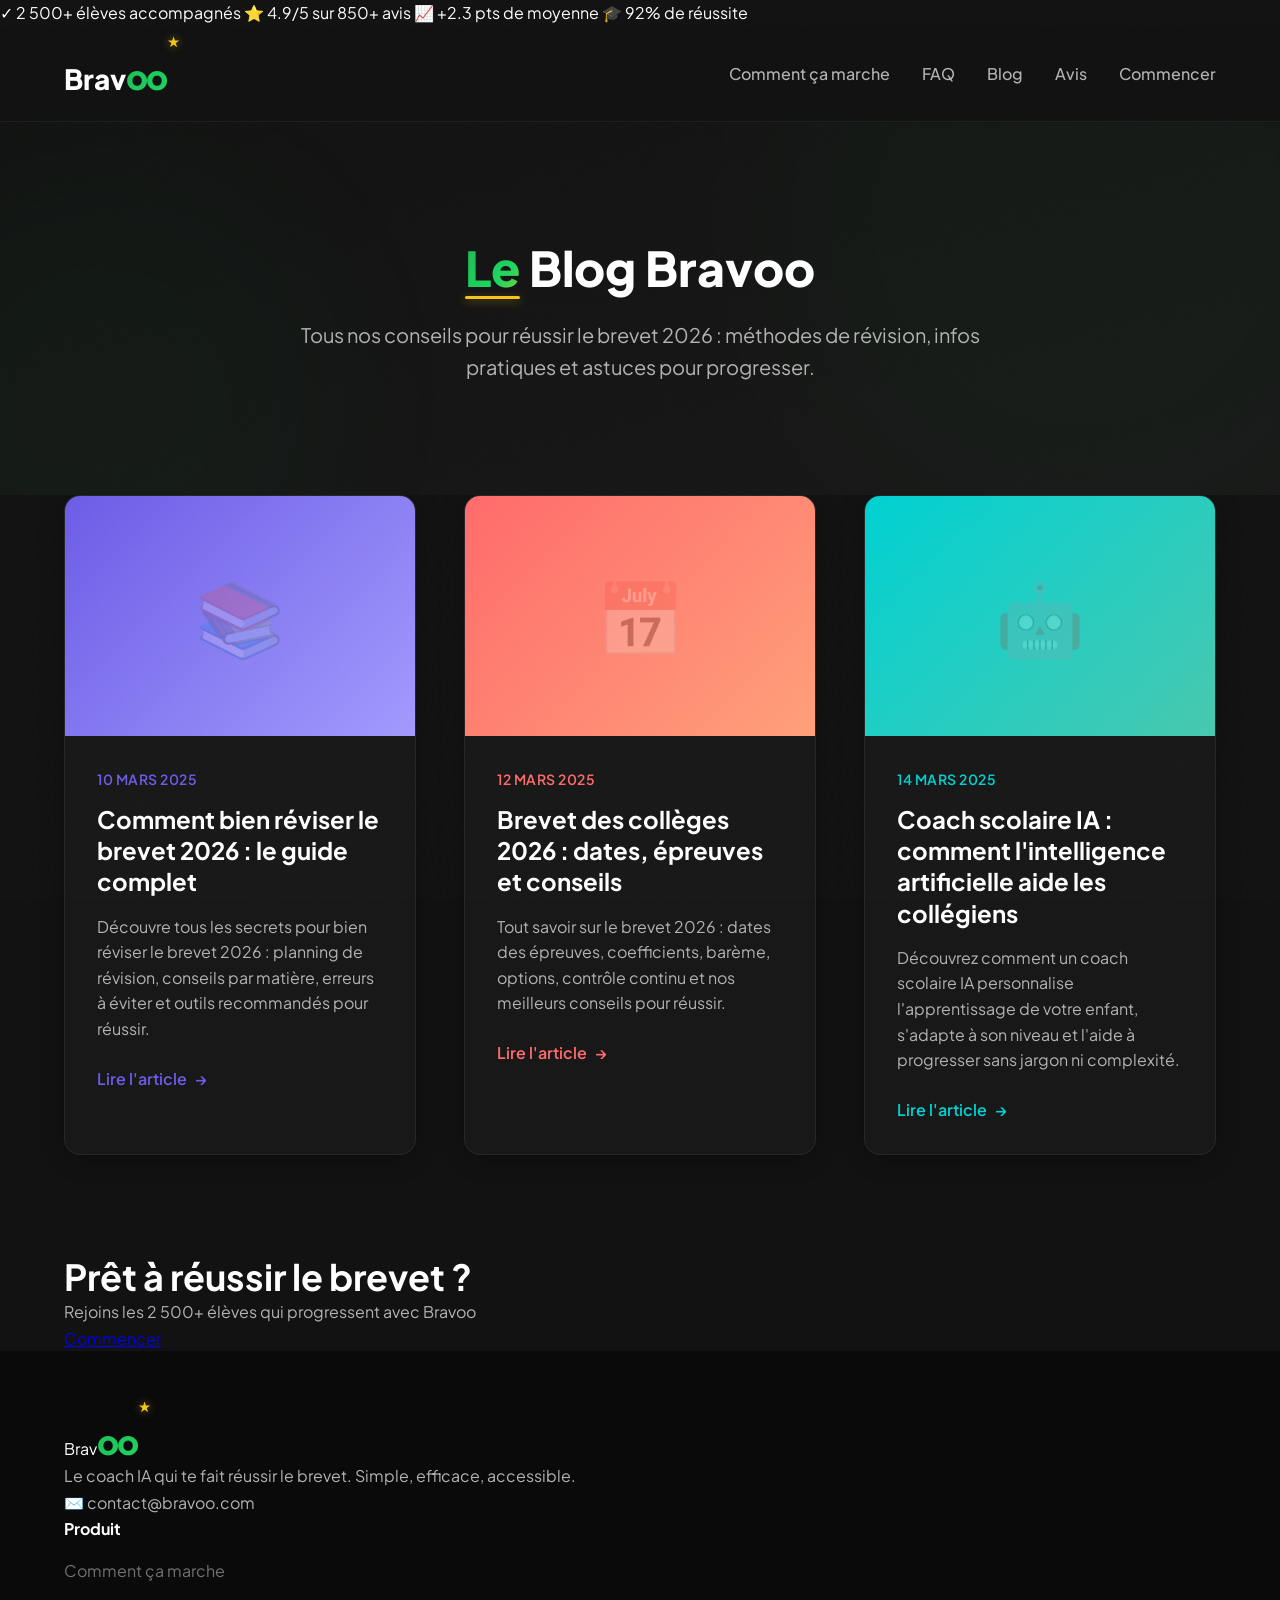
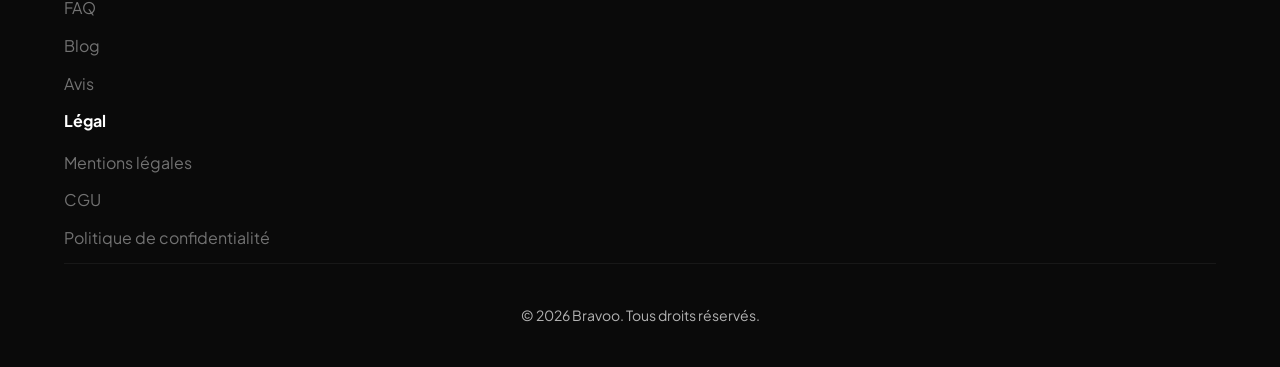
==== commit d11b1760: "Nettoyage: pricing supprimé, liens Tarifs retirés, CTAs uniformisés, FAQ/blog nettoyés" ====
--- a/blog.html
+++ b/blog.html
@@ -30,11 +30,10 @@
                 </a>
                 <div class="nav-links">
                     <a href="index.html#comment-ca-marche">Comment ça marche</a>
-                    <a href="pricing.html">Tarifs</a>
                     <a href="faq.html">FAQ</a>
                     <a href="blog.html">Blog</a>
                     <a href="index.html#avis">Avis</a>
-                    <a href="index.html#essai" class="btn-nav">Essayer gratuitement</a>
+                    <a href="index.html#essai" class="btn-nav">Commencer</a>
                 </div>
             </div>
         </div>
@@ -112,8 +111,7 @@
         <div class="container">
             <h2 class="cta-title">Prêt à réussir le brevet ?</h2>
             <p class="cta-subtitle">Rejoins les 2 500+ élèves qui progressent avec Bravoo</p>
-            <a href="index.html#essai" class="btn-cta-white">Commencer gratuitement 🚀</a>
-            <p class="cta-note">Première session gratuite • Sans engagement • Sans carte bancaire</p>
+            <a href="index.html#essai" class="btn-cta-white">Commencer</a>
         </div>
     </section>
 
@@ -132,7 +130,6 @@
                     <h4 class="footer-title">Produit</h4>
                     <ul class="footer-links">
                         <li><a href="index.html#comment-ca-marche">Comment ça marche</a></li>
-                        <li><a href="pricing.html">Tarifs</a></li>
                         <li><a href="faq.html">FAQ</a></li>
                         <li><a href="blog.html">Blog</a></li>
                         <li><a href="index.html#avis">Avis</a></li>
